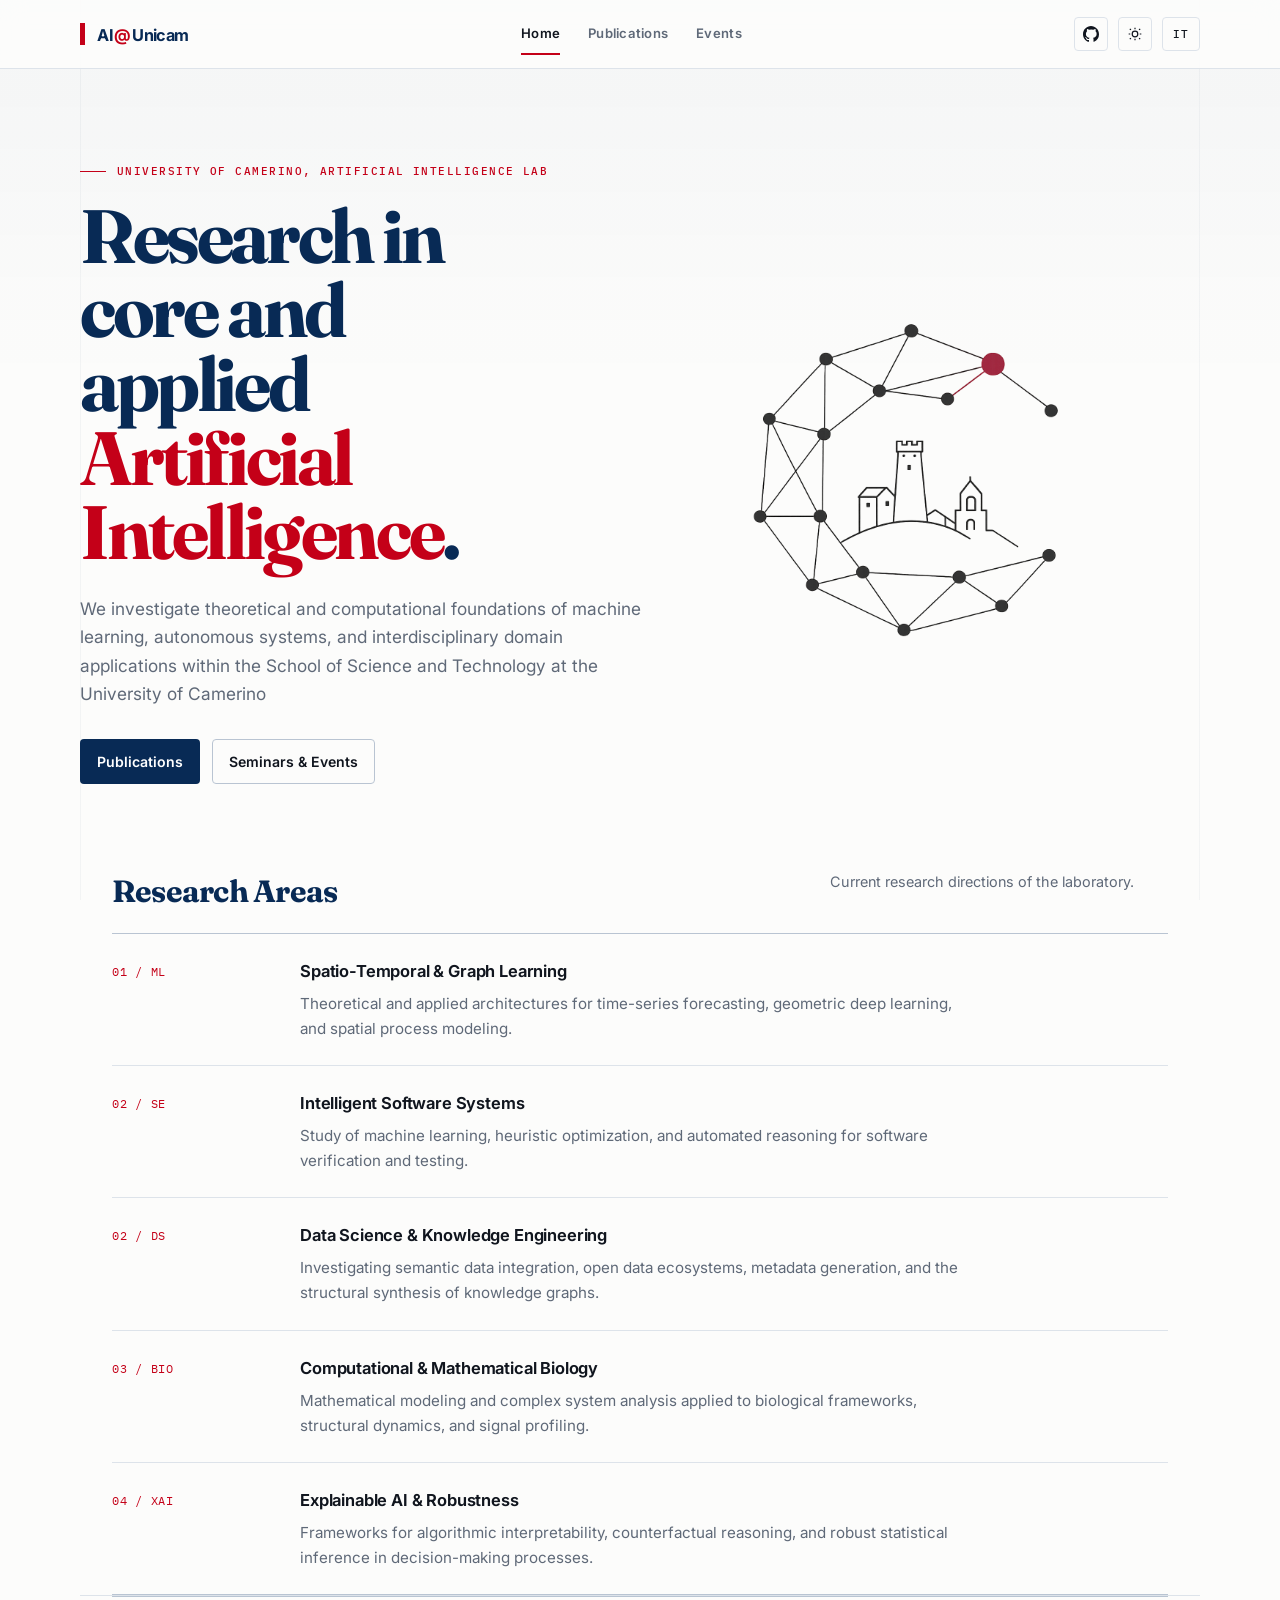
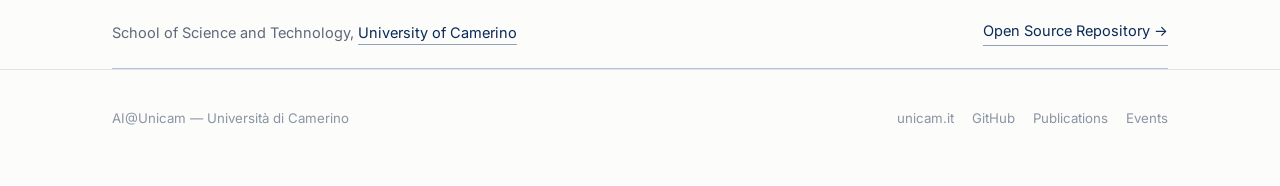
==== index.html @ 0bd1aaf0 "Initial commit" ====
<!doctype html>
<html lang="en" data-theme="light">
<head>
<meta charset="UTF-8" />
<meta name="viewport" content="width=device-width, initial-scale=1.0" />
<title>AI@Unicam — Artificial Intelligence Lab, University of Camerino</title>
<meta name="description" content="AI@Unicam is the artificial intelligence research lab at the University of Camerino. Papers, seminars, and ongoing work." />

<!-- Prevent theme and language flash before first paint -->
<script>
  try {
    var t = localStorage.getItem("aiunicam-theme") || (window.matchMedia("(prefers-color-scheme: dark)").matches ? "dark" : "light");
    document.documentElement.setAttribute("data-theme", t);
    var l = localStorage.getItem("aiunicam-lang") || "en";
    document.documentElement.setAttribute("lang", l);
  } catch (e) {}
</script>

<link rel="preconnect" href="https://fonts.googleapis.com">
<link rel="preconnect" href="https://fonts.gstatic.com" crossorigin>
<link href="https://fonts.googleapis.com/css2?family=Fraunces:ital,opsz,wght@0,9..144,500;0,9..144,600;1,9..144,500&family=Inter:wght@400;500;600&family=IBM+Plex+Mono:wght@400;500&display=swap" rel="stylesheet">
<link rel="stylesheet" href="assets/style.css" />
</head>
<body>

<header class="site">
  <div class="wrap nav-row">
    <a class="logotype" href="index.html">AI<em>@</em>Unicam</a>
    <nav class="primary" aria-label="Primary">
      <a href="index.html" class="active"><span class="lang-en">Home</span><span class="lang-it">Home</span></a>
      <a href="papers.html"><span class="lang-en">Publications</span><span class="lang-it">Pubblicazioni</span></a>
      <a href="events.html"><span class="lang-en">Events</span><span class="lang-it">Eventi</span></a>
    </nav>
    <div class="nav-tools">
      <a class="icon-btn" href="https://github.com/AI-Unicam" target="_blank" rel="noopener" aria-label="Lab GitHub">
        <svg viewBox="0 0 16 16" fill="currentColor" aria-hidden="true"><path d="M8 0C3.58 0 0 3.64 0 8.13c0 3.6 2.29 6.65 5.47 7.72.4.08.55-.18.55-.4 0-.19-.01-.83-.01-1.51-2.01.37-2.53-.5-2.69-.96-.09-.23-.48-.96-.82-1.15-.28-.15-.68-.53-.01-.54.63-.01 1.08.59 1.23.83.72 1.22 1.87.88 2.33.67.07-.52.28-.88.51-1.08-1.78-.2-3.64-.9-3.64-4C2.92 6.63 3.32 5.8 4 5.14c-.07-.2-.31-1.02.07-2.13 0 0 .67-.22 2.2.83a7.5 7.5 0 0 1 4 0c1.53-1.06 2.2-.83 2.2-.83.38 1.11.14 1.93.07 2.13.68.66 1.08 1.48 1.08 2.5 0 3.11-1.87 3.8-3.65 4 .29.25.54.75.54 1.51 0 1.09-.01 1.97-.01 2.24 0 .22.15.48.55.4A8.14 8.14 0 0 0 16 8.13C16 3.64 12.42 0 8 0Z"/></svg>
      </a>
      <button class="icon-btn" id="theme-toggle" aria-label="Toggle dark mode" aria-pressed="false">
        <svg class="sun" viewBox="0 0 24 24" fill="none" stroke="currentColor" stroke-width="1.8" aria-hidden="true"><circle cx="12" cy="12" r="4.2"/><path d="M12 2.5v2.4M12 19.1v2.4M4.2 4.2l1.7 1.7M18.1 18.1l1.7 1.7M2.5 12h2.4M19.1 12h2.4M4.2 19.8l1.7-1.7M18.1 5.9l1.7-1.7"/></svg>
        <svg class="moon" viewBox="0 0 24 24" fill="currentColor" aria-hidden="true"><path d="M20.4 14.7A8.6 8.6 0 0 1 9.3 3.6a.6.6 0 0 0-.7-.8A9.3 9.3 0 1 0 21.2 15.4a.6.6 0 0 0-.8-.7Z"/></svg>
      </button>
      <button class="lang-btn" id="lang-toggle" aria-label="Switch language">IT</button>
    </div>
  </div>
</header>

<main>
  <div class="wrap hero">
    <div>
      <p class="eyebrow">University of Camerino, Artificial Intelligence Lab</p>
      <h1 class="hero-title">
        <span class="lang-en">Research in core and applied <em>Artificial Intelligence</em>.</span>
        <span class="lang-it">Ricerca in Intelligenza Artificiale <em>fondazionale e applicata</em>.</span>
      </h1>
      <p class="lede">
        <span class="lang-en">We investigate theoretical and computational foundations of machine learning, autonomous systems, and interdisciplinary domain applications within the School of Science and Technology at the University of Camerino</span>
        <span class="lang-it">Il laboratorio studia i fondamenti teorici e computazionali dell'apprendimento automatico, dei sistemi autonomi e delle loro applicazioni in domini interdisciplinari presso la Scuola di Scienze e Tecnologie dell'Università di Camerino.</span>
      </p>
      <div class="cta-row">
        <a class="btn btn-primary" href="papers.html">
          <span class="lang-en">Publications</span>
          <span class="lang-it">Pubblicazioni</span>
        </a>
        <a class="btn btn-ghost" href="events.html">
          <span class="lang-en">Seminars &amp; Events</span>
          <span class="lang-it">Seminari ed Eventi</span>
        </a>
      </div>
    </div>
    <div class="hero-visual" aria-label="AI@Unicam conceptual mark with a research graph and Camerino skyline">
      <img class="hero-symbol hero-symbol-light" src="assets/aiunicam-home-symbol-light.png" width="532" height="509" alt="A network of connected nodes surrounding a minimal line drawing of Camerino, with one red node highlighted." />
      <img class="hero-symbol hero-symbol-dark" src="assets/aiunicam-home-symbol-dark.png" width="532" height="509" alt="" aria-hidden="true" />
    </div>
  </div>

  <section class="wrap">
    <div class="section-head">
      <h2 class="section-title">
        <span class="lang-en">Research Areas</span>
        <span class="lang-it">Linee di Ricerca</span>
      </h2>
      <p class="section-note">
        <span class="lang-en">Current research directions of the laboratory.</span>
        <span class="lang-it">Principali ambiti di ricerca del laboratorio.</span>
      </p>
    </div>
   <ul class="plain-list">
      <li>
        <span class="label">01 / ML</span>
        <div class="body">
          <h3>
            <span class="lang-en">Spatio-Temporal &amp; Graph Learning</span>
            <span class="lang-it">Spatio-Temporal e Graph Learning</span>
          </h3>
          <p>
            <span class="lang-en">Theoretical and applied architectures for time-series forecasting, geometric deep learning, and spatial process modeling.</span>
            <span class="lang-it">Architetture teoriche e applicate per la previsione di serie storiche, geometric deep learning e modellazione di processi spaziali.</span>
          </p>
        </div>
      </li>
      <li>
        <span class="label">02 / SE</span>
        <div class="body">
          <h3>
            <span class="lang-en">Intelligent Software Systems</span>
            <span class="lang-it">Sistemi Software Intelligenti</span>
          </h3>
          <p>
            <span class="lang-en">Study of machine learning, heuristic optimization, and automated reasoning for software verification and testing.</span>
            <span class="lang-it">Studio di apprendimento automatico, ottimizzazione euristica e ragionamento automatico per la verifica e il testing del software.</span>
          </p>
        </div>
      </li>
      <li>
        <span class="label">02 / DS</span>
        <div class="body">
          <h3>
            <span class="lang-en">Data Science &amp; Knowledge Engineering</span>
            <span class="lang-it">Data Science e Ingegneria della Conoscenza</span>
          </h3>
          <p>
            <span class="lang-en">Investigating semantic data integration, open data ecosystems, metadata generation, and the structural synthesis of knowledge graphs.</span>
            <span class="lang-it">Studio dell'integrazione semantica dei dati, ecosistemi di open data, generazione di metadati e sintesi strutturale di grafi di conoscenza.</span>
          </p>
        </div>
      </li>
      <li>
        <span class="label">03 / BIO</span>
        <div class="body">
          <h3>
            <span class="lang-en">Computational &amp; Mathematical Biology</span>
            <span class="lang-it">Biologia Computazionale</span>
          </h3>
          <p>
            <span class="lang-en">Mathematical modeling and complex system analysis applied to biological frameworks, structural dynamics, and signal profiling.</span>
            <span class="lang-it">Modellazione matematica e analisi di sistemi complessi applicate a framework biologici, dinamiche strutturali e profilazione dei segnali.</span>
          </p>
        </div>
      </li>
      <li>
        <span class="label">04 / XAI</span>
        <div class="body">
          <h3>
            <span class="lang-en">Explainable AI &amp; Robustness</span>
            <span class="lang-it">Explainable AI e Robustness</span>
          </h3>
          <p>
            <span class="lang-en">Frameworks for algorithmic interpretability, counterfactual reasoning, and robust statistical inference in decision-making processes.</span>
            <span class="lang-it">Framework per l'interpretabilità algoritmica, il ragionamento controfattuale e l'inferenza statistica robusta nei processi decisionali.</span>
          </p>
        </div>
      </li>
    </ul>
  </section>

  <section class="wrap">
    <div class="affiliation">
      <span>
        <span class="lang-en">School of Science and Technology, <a href="https://www.unicam.it/" target="_blank" rel="noopener">University of Camerino</a></span>
        <span class="lang-it">Scuola di Scienze e Tecnologie, <a href="https://www.unicam.it/" target="_blank" rel="noopener">Università di Camerino</a></span>
      </span>
      <a href="https://github.com/AI-Unicam" target="_blank" rel="noopener">
        <span class="lang-en">Open Source Repository →</span>
        <span class="lang-it">Repository Open Source →</span>
      </a>
    </div>
  </section>
</main>

<footer class="site">
  <div class="wrap footer-row">
    <span>AI@Unicam — Università di Camerino</span>
    <div class="footer-links">
      <a href="https://www.unicam.it/" target="_blank" rel="noopener">unicam.it</a>
      <a href="https://github.com/AI-Unicam" target="_blank" rel="noopener">GitHub</a>
      <a href="papers.html"><span class="lang-en">Publications</span><span class="lang-it">Pubblicazioni</span></a>
      <a href="events.html"><span class="lang-en">Events</span><span class="lang-it">Eventi</span></a>
    </div>
  </div>
</footer>

<script src="assets/script.js"></script>
</body>
</html>
---- assets/style.css ----
/* ============================================================
   AI@Unicam — academic minimal redesign
   Direction: institutional blue/red, restrained academic layout,
   ruled lists instead of card tiles.
   ============================================================ */

:root{
  --bg: #FCFCFB;
  --surface: #FFFFFF;
  --surface-soft: #F6F8FA;
  --ink: #10151E;
  --muted: #5F6978;
  --muted-2: #8A94A3;
  --line: #DDE3EA;
  --line-strong: #B9C4D2;

  --unicam-blue: #082A55;
  --unicam-blue-2: #0F3F7A;
  --unicam-red: #C40018;
  --unicam-red-dark: #8F0012;
  --accent: var(--unicam-red);
  --accent-ink: #FFFFFF;
  --accent-soft: rgba(196,0,24,0.075);
  --blue-soft: rgba(8,42,85,0.055);

  --shadow: 0 18px 50px rgba(8,42,85,0.08);
  --radius: 4px;

  --font-display: "Fraunces", "Iowan Old Style", "Georgia", serif;
  --font-body: "Inter", -apple-system, BlinkMacSystemFont, "Segoe UI", sans-serif;
  --font-mono: "IBM Plex Mono", ui-monospace, "SFMono-Regular", Menlo, monospace;

  color-scheme: light;
}

html[data-theme="dark"]{
  --bg: #080B10;
  --surface: #0E131B;
  --surface-soft: #111A26;
  --ink: #F1F5FA;
  --muted: #B3BECC;
  --muted-2: #7F8997;
  --line: #243142;
  --line-strong: #3A4A60;

  --unicam-blue: #9DB9E6;
  --unicam-blue-2: #C6D9F6;
  --unicam-red: #FF5265;
  --unicam-red-dark: #FF8D99;
  --accent: var(--unicam-red);
  --accent-ink: #260006;
  --accent-soft: rgba(255,82,101,0.12);
  --blue-soft: rgba(157,185,230,0.08);

  --shadow: 0 18px 50px rgba(0,0,0,0.32);
  color-scheme: dark;
}

*{ box-sizing: border-box; }
html{ scroll-behavior: smooth; }

@media (prefers-reduced-motion: reduce){
  html{ scroll-behavior: auto; }
  *{ animation-duration: 0.01ms !important; animation-iteration-count: 1 !important; transition-duration: 0.01ms !important; }
}

body{
  margin: 0;
  background: var(--bg);
  color: var(--ink);
  font-family: var(--font-body);
  font-size: 1rem;
  line-height: 1.65;
  -webkit-font-smoothing: antialiased;
  text-rendering: optimizeLegibility;
  transition: background 0.25s ease, color 0.25s ease;
}

body::before{
  content: "";
  position: fixed;
  inset: 0;
  z-index: -1;
  pointer-events: none;
  background:
    linear-gradient(180deg, rgba(8,42,85,0.035), transparent 24rem),
    linear-gradient(90deg, transparent 0, transparent calc(50% - 560px), rgba(8,42,85,0.04) calc(50% - 560px), rgba(8,42,85,0.04) calc(50% - 559px), transparent calc(50% - 559px), transparent calc(50% + 559px), rgba(8,42,85,0.04) calc(50% + 559px), rgba(8,42,85,0.04) calc(50% + 560px), transparent calc(50% + 560px));
}

html[data-theme="dark"] body::before{
  background:
    linear-gradient(180deg, rgba(157,185,230,0.045), transparent 24rem),
    linear-gradient(90deg, transparent 0, transparent calc(50% - 560px), rgba(157,185,230,0.06) calc(50% - 560px), rgba(157,185,230,0.06) calc(50% - 559px), transparent calc(50% - 559px), transparent calc(50% + 559px), rgba(157,185,230,0.06) calc(50% + 559px), rgba(157,185,230,0.06) calc(50% + 560px), transparent calc(50% + 560px));
}

a{ color: inherit; }

.wrap{
  max-width: 1120px;
  margin: 0 auto;
  padding: 0 32px;
}

/* ---------- Header / nav ---------- */

header.site{
  position: sticky;
  top: 0;
  z-index: 20;
  background: color-mix(in srgb, var(--bg) 92%, transparent);
  backdrop-filter: blur(12px);
  border-bottom: 1px solid var(--line);
}

.nav-row{
  display: flex;
  align-items: center;
  justify-content: space-between;
  gap: 22px;
  padding: 17px 0;
  flex-wrap: wrap;
}

.logotype{
  display: inline-flex;
  align-items: baseline;
  gap: 0.08em;
  font-family: var(--font-body);
  font-weight: 700;
  font-size: 1.02rem;
  letter-spacing: -0.035em;
  text-decoration: none;
  color: var(--unicam-blue);
  white-space: nowrap;
}

.logotype::before{
  content: "";
  width: 5px;
  height: 22px;
  background: var(--accent);
  margin-right: 11px;
  transform: translateY(4px);
}

.logotype em{
  color: var(--accent);
  font-style: normal;
}

html[data-theme="dark"] .logotype{ color: var(--ink); }

nav.primary{
  display: flex;
  align-items: center;
  gap: 28px;
  flex-wrap: wrap;
}

nav.primary a{
  text-decoration: none;
  font-size: 0.82rem;
  font-weight: 600;
  letter-spacing: 0.02em;
  color: var(--muted);
  position: relative;
  padding: 4px 0;
  transition: color 0.15s ease;
}
nav.primary a:hover{ color: var(--ink); }
nav.primary a.active{ color: var(--ink); }
nav.primary a.active::after{
  content: "";
  position: absolute;
  left: 0;
  right: 0;
  bottom: -6px;
  height: 2px;
  background: var(--accent);
}

.nav-tools{
  display: flex;
  align-items: center;
  gap: 10px;
}

.icon-btn,
.lang-btn{
  display: inline-flex;
  align-items: center;
  justify-content: center;
  height: 34px;
  border: 1px solid var(--line);
  border-radius: var(--radius);
  background: transparent;
  color: var(--ink);
  cursor: pointer;
  transition: border-color 0.15s ease, color 0.15s ease, background 0.15s ease;
}
.icon-btn{ width: 34px; }
.icon-btn:hover,
.lang-btn:hover{
  border-color: var(--line-strong);
  background: var(--surface-soft);
  color: var(--unicam-blue);
}
.icon-btn:focus-visible, a:focus-visible, button:focus-visible{
  outline: 2px solid var(--accent);
  outline-offset: 3px;
}
.icon-btn svg{ width: 16px; height: 16px; display: block; }
.icon-btn .moon{ display: none; }
html[data-theme="dark"] .icon-btn .sun{ display: none; }
html[data-theme="dark"] .icon-btn .moon{ display: block; }

.lang-btn{
  min-width: 38px;
  padding: 0 10px;
  font-family: var(--font-mono);
  font-size: 0.68rem;
  font-weight: 500;
  letter-spacing: 0.07em;
}

/* ---------- Hero ---------- */

/* .hero{
  padding: clamp(72px, 9vw, 112px) 0 72px;
  display: grid;
  grid-template-columns: minmax(0, 0.95fr) minmax(340px, 1.05fr);
  gap: clamp(42px, 6vw, 78px);
  align-items: center;
} */


.hero{
  padding: 84px 0 72px;
  display: grid;
  grid-template-columns: minmax(0, 1.05fr) minmax(360px, 0.85fr);
  gap: clamp(36px, 6vw, 88px);
  align-items: center;
}

.hero-visual{
  margin: 0;
  position: relative;
  justify-self: end;
  align-self: center;
  width: clamp(420px, 44vw, 680px);
}

.hero-symbol{
  display: block;
  width: 100%;
  height: auto;
  background: transparent;
  border: 0;
  box-shadow: none;
}

.hero-symbol-dark{
  display: none;
}

html[data-theme="dark"] .hero-symbol-light{
  display: none;
}

html[data-theme="dark"] .hero-symbol-dark{
  display: block;
}

.eyebrow{
  font-family: var(--font-mono);
  font-size: 0.7rem;
  letter-spacing: 0.13em;
  text-transform: uppercase;
  color: var(--accent);
  display: inline-flex;
  align-items: center;
  gap: 11px;
  margin: 0 0 18px;
  font-weight: 500;
}
.eyebrow::before{
  content: "";
  width: 26px;
  height: 1px;
  background: currentColor;
  display: inline-block;
}

h1.hero-title{
  font-family: var(--font-display);
  font-weight: 700;
  font-size: clamp(2.8rem, 5.9vw, 5.1rem);
  line-height: 0.98;
  letter-spacing: -0.045em;
  margin: 0 0 26px;
  color: var(--unicam-blue);
  max-width: 10ch;
}
html[data-theme="dark"] h1.hero-title{ color: var(--ink); }
h1.hero-title em{
  font-style: normal;
  color: var(--accent);
}

.hero p.lede{
  font-size: clamp(1.03rem, 1.35vw, 1.12rem);
  color: var(--muted);
  max-width: 58ch;
  margin: 0 0 30px;
}

.cta-row{
  display: flex;
  gap: 12px;
  flex-wrap: wrap;
}

.btn{
  display: inline-flex;
  align-items: center;
  gap: 8px;
  padding: 10px 16px;
  border-radius: var(--radius);
  text-decoration: none;
  font-size: 0.88rem;
  font-weight: 600;
  border: 1px solid transparent;
  transition: border-color 0.15s ease, background 0.15s ease, color 0.15s ease;
}
.btn-primary{
  background: var(--unicam-blue);
  color: #fff;
}
html[data-theme="dark"] .btn-primary{
  background: var(--ink);
  color: var(--bg);
}
.btn-primary:hover{ background: var(--unicam-blue-2); }
.btn-ghost{
  border-color: var(--line-strong);
  color: var(--ink);
  background: transparent;
}
.btn-ghost:hover{
  border-color: var(--accent);
  color: var(--accent);
}

.hero-graphic,
.hero-panel{ display: none; }

.hero-symbol-dark{ display: none; }
html[data-theme="dark"] .hero-symbol-light{ display: none; }
html[data-theme="dark"] .hero-symbol-dark{ display: block; }

/* ---------- Sections ---------- */

section{
  padding: 62px 0;
  border-top: 1px solid var(--line);
}
section:first-of-type{ border-top: none; }

.section-head{
  display: grid;
  grid-template-columns: minmax(0, 1fr) minmax(220px, 34ch);
  gap: 36px;
  align-items: end;
  margin-bottom: 24px;
}

h2.section-title{
  font-family: var(--font-display);
  font-weight: 700;
  font-size: clamp(1.65rem, 2.4vw, 2.1rem);
  line-height: 1.08;
  margin: 0;
  letter-spacing: -0.025em;
  color: var(--unicam-blue);
}
html[data-theme="dark"] h2.section-title{ color: var(--ink); }

.section-note{
  color: var(--muted);
  font-size: 0.9rem;
  max-width: 34ch;
  text-align: right;
}

/* ---------- Research areas: ruled academic list ---------- */

.plain-list{
  list-style: none;
  margin: 0;
  padding: 0;
  border-top: 1px solid var(--line-strong);
}
.plain-list li{
  padding: 24px 0;
  border-bottom: 1px solid var(--line);
  display: grid;
  grid-template-columns: 156px minmax(0, 1fr);
  gap: 32px;
  background: transparent;
}
.plain-list li:last-child{ border-bottom: 1px solid var(--line-strong); }
.plain-list .label{
  font-family: var(--font-mono);
  font-size: 0.73rem;
  color: var(--accent);
  letter-spacing: 0.06em;
  padding-top: 4px;
}
.plain-list .body h3{
  margin: 0 0 6px;
  font-family: var(--font-body);
  font-weight: 650;
  font-size: 1.03rem;
  letter-spacing: -0.01em;
  color: var(--ink);
}
.plain-list .body p{
  margin: 0;
  color: var(--muted);
  font-size: 0.95rem;
  max-width: 68ch;
}

/* ---------- Affiliation strip ---------- */

.affiliation{
  display: flex;
  align-items: center;
  justify-content: space-between;
  gap: 20px;
  padding: 22px 0;
  flex-wrap: wrap;
  color: var(--muted);
  font-size: 0.91rem;
  border-top: 1px solid var(--line-strong);
  border-bottom: 1px solid var(--line-strong);
}
.affiliation a{
  text-decoration: none;
  color: var(--unicam-blue);
  border-bottom: 1px solid color-mix(in srgb, var(--unicam-blue) 35%, var(--line));
  padding-bottom: 2px;
  transition: border-color 0.15s ease, color 0.15s ease;
}
.affiliation a:hover{
  border-color: var(--accent);
  color: var(--accent);
}
html[data-theme="dark"] .affiliation a{ color: var(--ink); }

/* ---------- Publications: ruled records, not tiles ---------- */

.paper-list,
.event-list{
  list-style: none;
  margin: 0;
  padding: 0;
  border-top: 1px solid var(--line-strong);
}
.paper,
.event{
  display: grid;
  gap: 28px;
  padding: 23px 0;
  border-bottom: 1px solid var(--line);
  background: transparent;
}
.paper{
  grid-template-columns: 82px minmax(0, 1fr);
}
.event{
  grid-template-columns: 144px minmax(0, 1fr);
}
.paper-list li:last-child .paper,
.event-list li:last-child .event{
  border-bottom: 1px solid var(--line-strong);
}

.paper .year{
  align-self: start;
  justify-self: start;
  font-family: var(--font-mono);
  font-size: 0.78rem;
  color: var(--accent);
  line-height: 1.4;
}

.paper-title-link{
  text-decoration: none;
}
.paper-title-link:hover h3{
  color: var(--accent);
}
.paper h3{
  font-family: var(--font-display);
  font-weight: 650;
  font-size: clamp(1.08rem, 1.6vw, 1.25rem);
  margin: 0 0 7px;
  line-height: 1.25;
  letter-spacing: -0.015em;
  color: var(--ink);
  transition: color 0.15s ease;
}
.paper .authors{
  color: var(--muted);
  font-size: 0.91rem;
  margin: 0 0 4px;
}
.paper .venue{
  font-style: normal;
  color: var(--muted-2);
  font-size: 0.87rem;
  margin: 0;
}
.paper .links{
  display: flex;
  gap: 18px;
  flex-wrap: wrap;
  margin-top: 12px;
}
.paper .links a{
  font-size: 0.83rem;
  text-decoration: none;
  color: var(--unicam-blue);
  border-bottom: 1px solid var(--line-strong);
  padding-bottom: 1px;
  transition: border-color 0.15s ease, color 0.15s ease;
}
.paper .links a:hover{ color: var(--accent); border-color: var(--accent); }

/* ---------- Events: agenda rows ---------- */

.event .when{
  font-family: var(--font-mono);
  font-size: 0.76rem;
  color: var(--muted);
  line-height: 1.5;
}
.event .when .date-num{
  display: block;
  font-size: 1.34rem;
  color: var(--unicam-blue);
  font-family: var(--font-display);
  font-weight: 650;
  line-height: 1;
  margin-bottom: 5px;
  letter-spacing: -0.02em;
}
html[data-theme="dark"] .event .when .date-num{ color: var(--ink); }
.event .tag{
  display: inline-block;
  font-family: var(--font-mono);
  font-size: 0.66rem;
  letter-spacing: 0.08em;
  text-transform: uppercase;
  color: var(--accent);
  margin-bottom: 9px;
}
.event h3{
  font-family: var(--font-display);
  font-weight: 650;
  font-size: 1.16rem;
  line-height: 1.25;
  margin: 0 0 7px;
  letter-spacing: -0.015em;
}
.event p{
  margin: 0 0 7px;
  color: var(--muted);
  font-size: 0.93rem;
}
.event .meta{
  font-size: 0.84rem;
  color: var(--muted-2);
}

.empty-note{
  color: var(--muted-2);
  font-size: 0.92rem;
  padding: 22px 0;
  border-top: 1px solid var(--line-strong);
  border-bottom: 1px solid var(--line-strong);
}

/* ---------- Page hero ---------- */

.page-hero{
  padding: 72px 32px 34px;
}
.page-hero .eyebrow{ margin-bottom: 14px; }
h1.page-title{
  font-family: var(--font-display);
  font-weight: 700;
  font-size: clamp(2.35rem, 4.5vw, 3.75rem);
  line-height: 0.98;
  margin: 0 0 16px;
  letter-spacing: -0.035em;
  color: var(--unicam-blue);
}
html[data-theme="dark"] h1.page-title{ color: var(--ink); }
.page-hero p{
  color: var(--muted);
  max-width: 60ch;
  margin: 0;
  font-size: 1.02rem;
}

/* ---------- Footer ---------- */

footer.site{
  border-top: 1px solid var(--line);
  padding: 38px 0 56px;
  color: var(--muted-2);
  font-size: 0.83rem;
}
.footer-row{
  display: flex;
  justify-content: space-between;
  align-items: center;
  gap: 20px;
  flex-wrap: wrap;
}
.footer-links{
  display: flex;
  gap: 18px;
  flex-wrap: wrap;
}
footer.site a{
  text-decoration: none;
  color: var(--muted-2);
  transition: color 0.15s ease;
}
footer.site a:hover{ color: var(--accent); }

/* ---------- Language Mechanics ---------- */

html[lang="en"] .lang-it { display: none !important; }
html[lang="it"] .lang-en { display: none !important; }

/* ---------- Responsive ---------- */

@media (max-width: 820px){
  .hero{
    grid-template-columns: 1fr;
    padding-top: 56px;
  }

  .hero-visual{
    justify-self: center;
    width: min(82vw, 420px);
    margin-top: 24px;
  }

  h1.hero-title{
    max-width: 12ch;
  }
  .section-head{
    grid-template-columns: 1fr;
    gap: 10px;
  }
  .section-note{
    text-align: left;
  }
}

@media (max-width: 720px){
  .wrap,
  .page-hero{
    padding-left: 22px;
    padding-right: 22px;
  }
  .nav-row{ gap: 14px; }
  nav.primary{
    order: 3;
    width: 100%;
    gap: 20px;
  }
  nav.primary a.active::after{ bottom: -4px; }
  .plain-list li,
  .paper,
  .event{
    grid-template-columns: 1fr;
    gap: 8px;
  }
  .plain-list .label,
  .paper .year{
    padding-top: 0;
  }
}
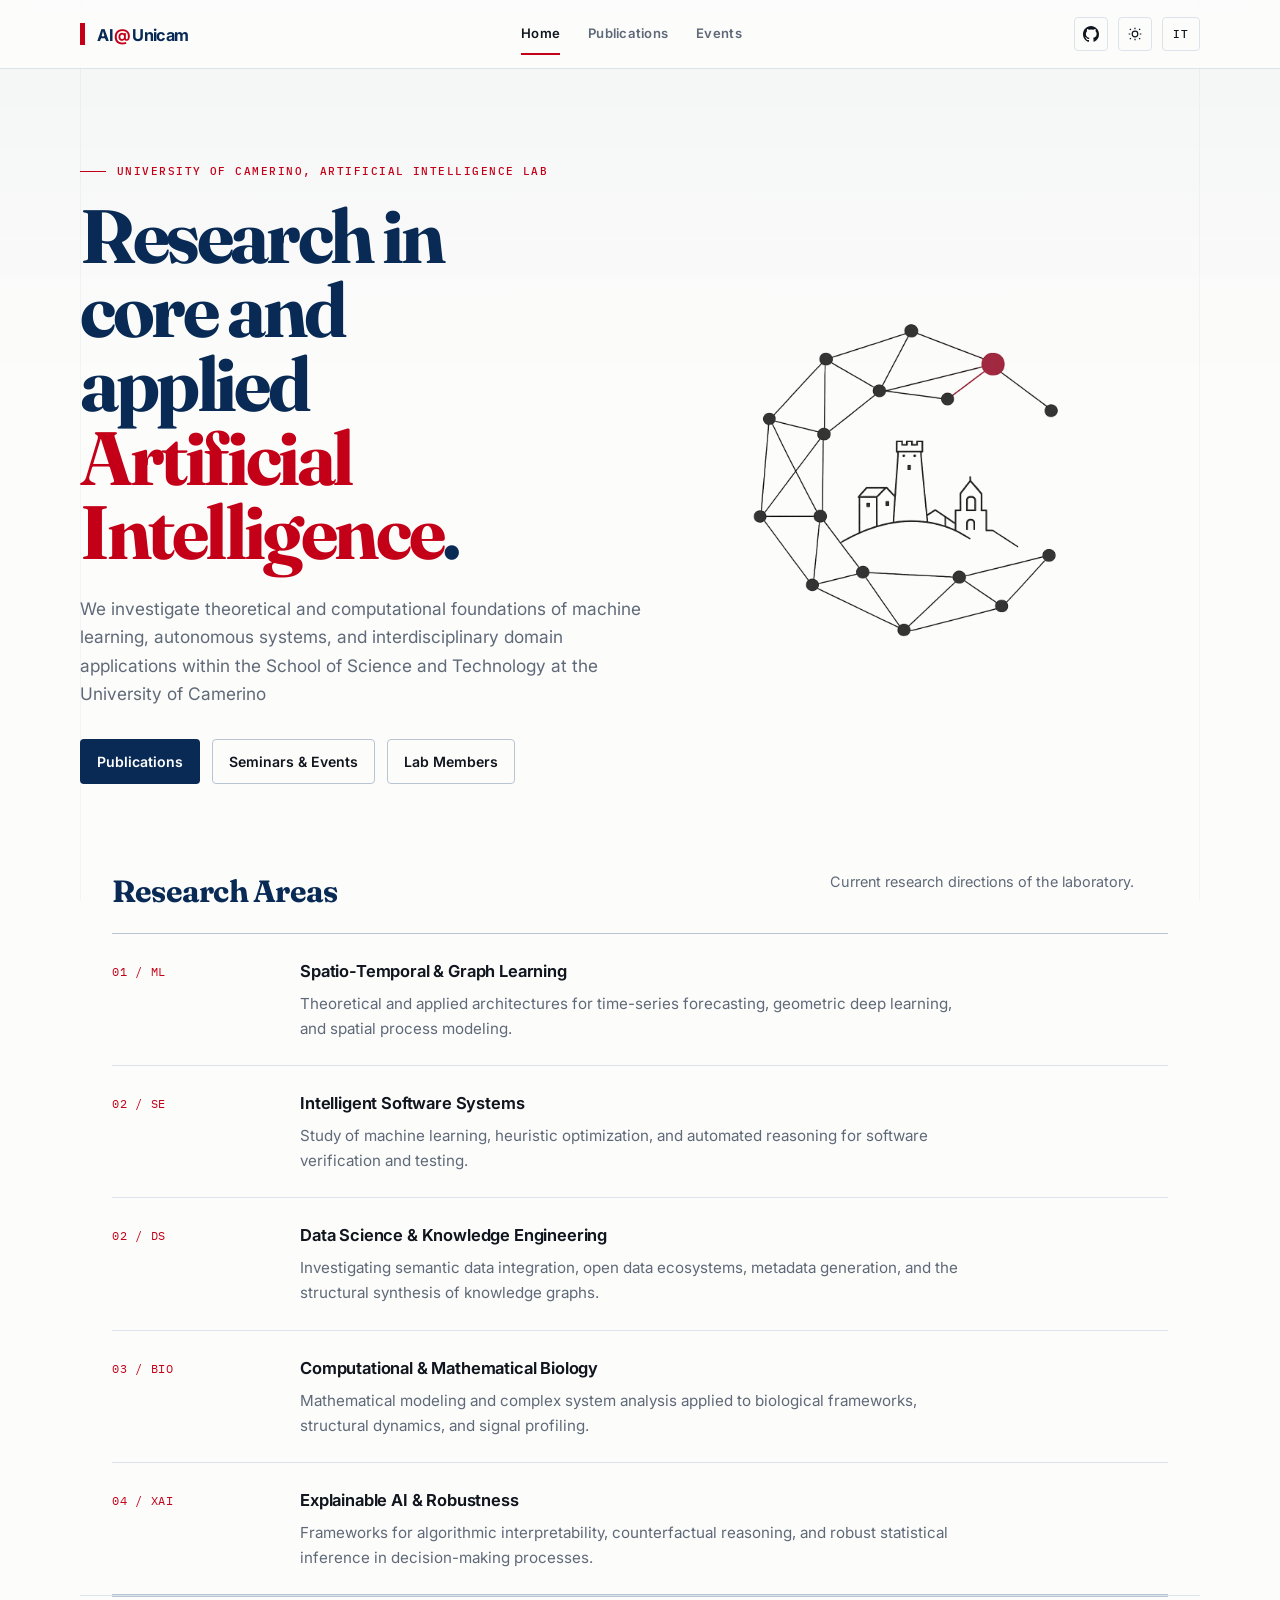
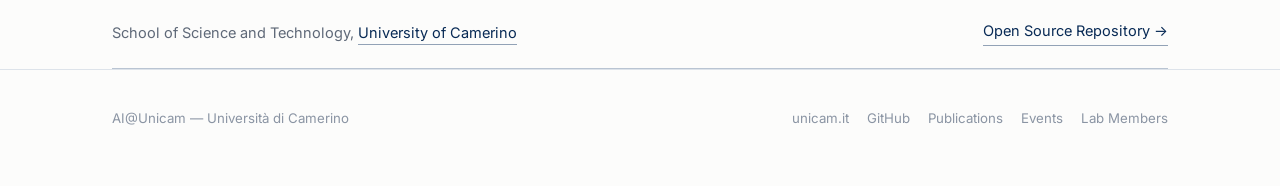
==== commit 1df921f1: "Update index.html" ====
--- a/index.html
+++ b/index.html
@@ -65,6 +65,10 @@
           <span class="lang-en">Seminars &amp; Events</span>
           <span class="lang-it">Seminari ed Eventi</span>
         </a>
+         <a href="members.html" class="btn btn-ghost">
+        <span class="lang-en">Lab Members</span>
+        <span class="lang-it">Membri del laboratorio</span>
+      </a>
       </div>
     </div>
     <div class="hero-visual" aria-label="AI@Unicam conceptual mark with a research graph and Camerino skyline">
@@ -175,6 +179,10 @@
       <a href="https://github.com/AI-Unicam" target="_blank" rel="noopener">GitHub</a>
       <a href="papers.html"><span class="lang-en">Publications</span><span class="lang-it">Pubblicazioni</span></a>
       <a href="events.html"><span class="lang-en">Events</span><span class="lang-it">Eventi</span></a>
+       <a href="members.html">
+        <span class="lang-en">Lab Members</span>
+        <span class="lang-it">Membri del laboratorio</span>
+      </a>
     </div>
   </div>
 </footer>
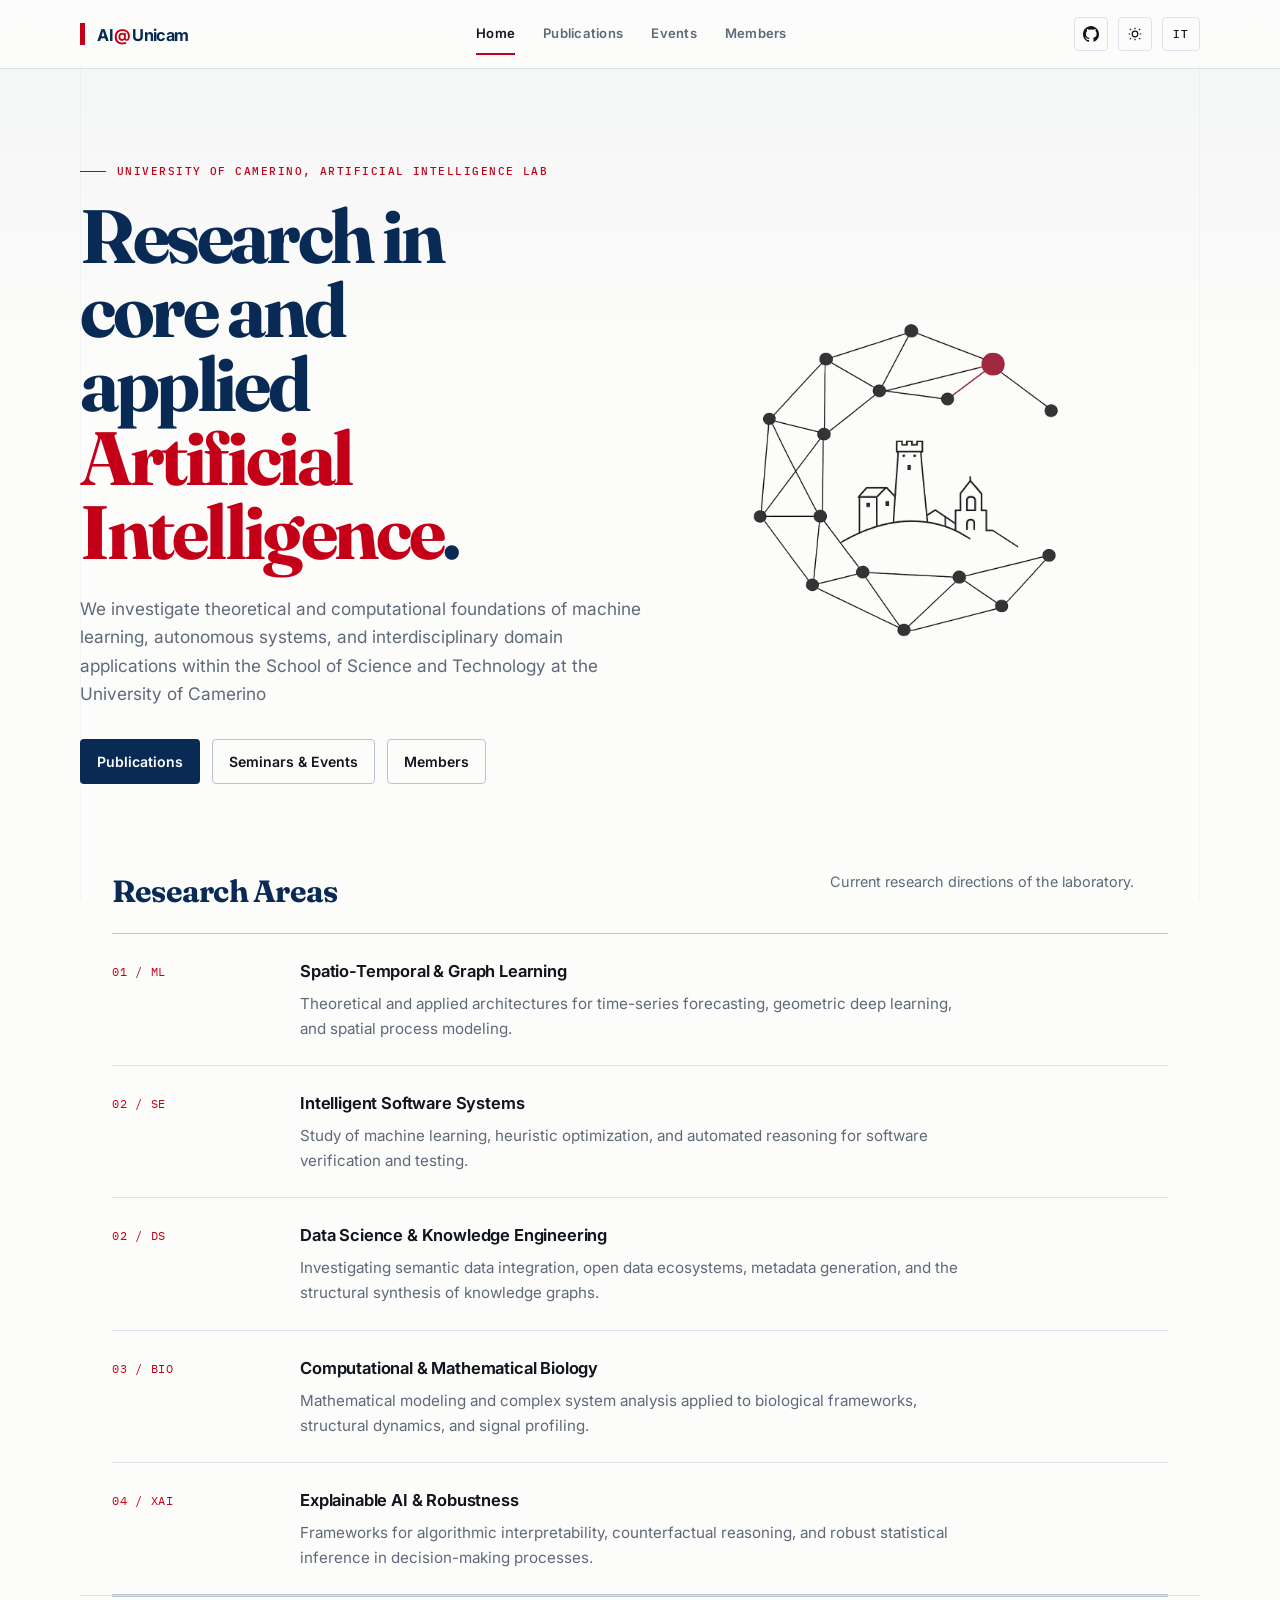
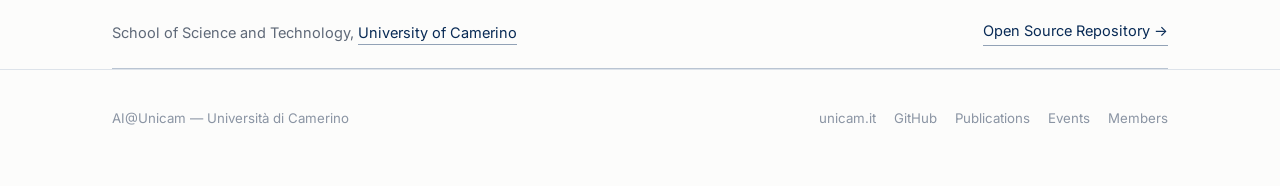
==== commit 01153664: "Update index.html" ====
--- a/index.html
+++ b/index.html
@@ -30,6 +30,7 @@
       <a href="index.html" class="active"><span class="lang-en">Home</span><span class="lang-it">Home</span></a>
       <a href="papers.html"><span class="lang-en">Publications</span><span class="lang-it">Pubblicazioni</span></a>
       <a href="events.html"><span class="lang-en">Events</span><span class="lang-it">Eventi</span></a>
+       <a href="members.html"><span class="lang-en">Members</span><span class="lang-it">Membri</span></a>
     </nav>
     <div class="nav-tools">
       <a class="icon-btn" href="https://github.com/AI-Unicam" target="_blank" rel="noopener" aria-label="Lab GitHub">
@@ -66,8 +67,8 @@
           <span class="lang-it">Seminari ed Eventi</span>
         </a>
          <a href="members.html" class="btn btn-ghost">
-        <span class="lang-en">Lab Members</span>
-        <span class="lang-it">Membri del laboratorio</span>
+        <span class="lang-en">Members</span>
+        <span class="lang-it">Membri</span>
       </a>
       </div>
     </div>
@@ -180,8 +181,8 @@
       <a href="papers.html"><span class="lang-en">Publications</span><span class="lang-it">Pubblicazioni</span></a>
       <a href="events.html"><span class="lang-en">Events</span><span class="lang-it">Eventi</span></a>
        <a href="members.html">
-        <span class="lang-en">Lab Members</span>
-        <span class="lang-it">Membri del laboratorio</span>
+        <span class="lang-en">Members</span>
+        <span class="lang-it">Membri</span>
       </a>
     </div>
   </div>
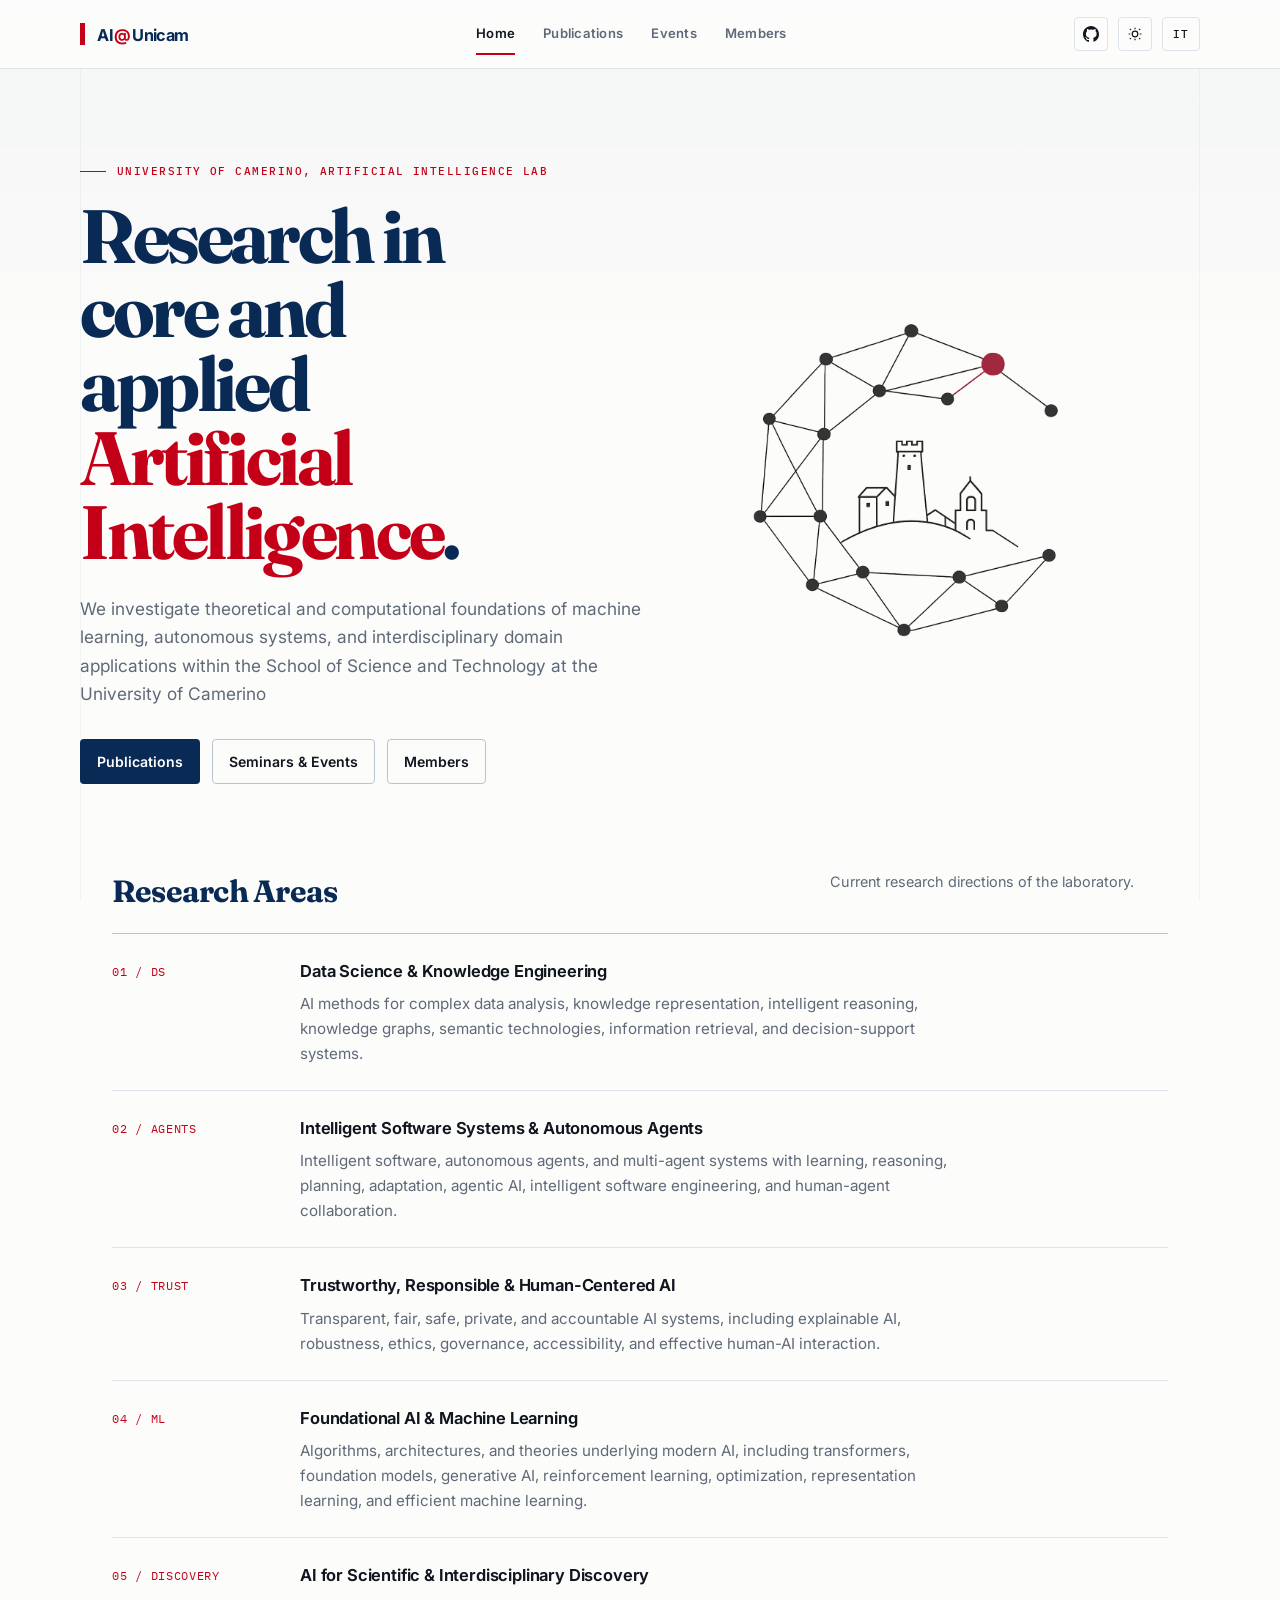
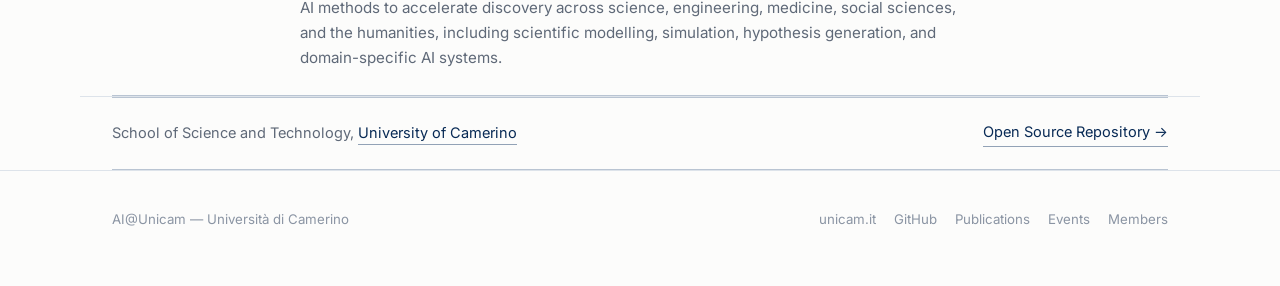
==== commit 5a502b71: "Add new research areas for AI and Data Science" ====
--- a/index.html
+++ b/index.html
@@ -90,72 +90,76 @@
       </p>
     </div>
    <ul class="plain-list">
-      <li>
-        <span class="label">01 / ML</span>
-        <div class="body">
-          <h3>
-            <span class="lang-en">Spatio-Temporal &amp; Graph Learning</span>
-            <span class="lang-it">Spatio-Temporal e Graph Learning</span>
-          </h3>
-          <p>
-            <span class="lang-en">Theoretical and applied architectures for time-series forecasting, geometric deep learning, and spatial process modeling.</span>
-            <span class="lang-it">Architetture teoriche e applicate per la previsione di serie storiche, geometric deep learning e modellazione di processi spaziali.</span>
-          </p>
-        </div>
-      </li>
-      <li>
-        <span class="label">02 / SE</span>
-        <div class="body">
-          <h3>
-            <span class="lang-en">Intelligent Software Systems</span>
-            <span class="lang-it">Sistemi Software Intelligenti</span>
-          </h3>
-          <p>
-            <span class="lang-en">Study of machine learning, heuristic optimization, and automated reasoning for software verification and testing.</span>
-            <span class="lang-it">Studio di apprendimento automatico, ottimizzazione euristica e ragionamento automatico per la verifica e il testing del software.</span>
-          </p>
-        </div>
-      </li>
-      <li>
-        <span class="label">02 / DS</span>
-        <div class="body">
-          <h3>
-            <span class="lang-en">Data Science &amp; Knowledge Engineering</span>
-            <span class="lang-it">Data Science e Ingegneria della Conoscenza</span>
-          </h3>
-          <p>
-            <span class="lang-en">Investigating semantic data integration, open data ecosystems, metadata generation, and the structural synthesis of knowledge graphs.</span>
-            <span class="lang-it">Studio dell'integrazione semantica dei dati, ecosistemi di open data, generazione di metadati e sintesi strutturale di grafi di conoscenza.</span>
-          </p>
-        </div>
-      </li>
-      <li>
-        <span class="label">03 / BIO</span>
-        <div class="body">
-          <h3>
-            <span class="lang-en">Computational &amp; Mathematical Biology</span>
-            <span class="lang-it">Biologia Computazionale</span>
-          </h3>
-          <p>
-            <span class="lang-en">Mathematical modeling and complex system analysis applied to biological frameworks, structural dynamics, and signal profiling.</span>
-            <span class="lang-it">Modellazione matematica e analisi di sistemi complessi applicate a framework biologici, dinamiche strutturali e profilazione dei segnali.</span>
-          </p>
-        </div>
-      </li>
-      <li>
-        <span class="label">04 / XAI</span>
-        <div class="body">
-          <h3>
-            <span class="lang-en">Explainable AI &amp; Robustness</span>
-            <span class="lang-it">Explainable AI e Robustness</span>
-          </h3>
-          <p>
-            <span class="lang-en">Frameworks for algorithmic interpretability, counterfactual reasoning, and robust statistical inference in decision-making processes.</span>
-            <span class="lang-it">Framework per l'interpretabilità algoritmica, il ragionamento controfattuale e l'inferenza statistica robusta nei processi decisionali.</span>
-          </p>
-        </div>
-      </li>
-    </ul>
+    <li>
+      <span class="label">01 / DS</span>
+      <div class="body">
+        <h3>
+          <span class="lang-en">Data Science &amp; Knowledge Engineering</span>
+          <span class="lang-it">Data Science e Ingegneria della Conoscenza</span>
+        </h3>
+        <p>
+          <span class="lang-en">AI methods for complex data analysis, knowledge representation, intelligent reasoning, knowledge graphs, semantic technologies, information retrieval, and decision-support systems.</span>
+          <span class="lang-it">Metodi di IA per l'analisi di dati complessi, la rappresentazione della conoscenza, il ragionamento intelligente, i grafi di conoscenza, le tecnologie semantiche, l'information retrieval e i sistemi di supporto alle decisioni.</span>
+        </p>
+      </div>
+    </li>
+  
+    <li>
+      <span class="label">02 / AGENTS</span>
+      <div class="body">
+        <h3>
+          <span class="lang-en">Intelligent Software Systems &amp; Autonomous Agents</span>
+          <span class="lang-it">Sistemi Software Intelligenti e Agenti Autonomi</span>
+        </h3>
+        <p>
+          <span class="lang-en">Intelligent software, autonomous agents, and multi-agent systems with learning, reasoning, planning, adaptation, agentic AI, intelligent software engineering, and human-agent collaboration.</span>
+          <span class="lang-it">Software intelligente, agenti autonomi e sistemi multi-agente con apprendimento, ragionamento, pianificazione, adattamento, agentic AI, ingegneria del software intelligente e collaborazione uomo-agente.</span>
+        </p>
+      </div>
+    </li>
+  
+    <li>
+      <span class="label">03 / TRUST</span>
+      <div class="body">
+        <h3>
+          <span class="lang-en">Trustworthy, Responsible &amp; Human-Centered AI</span>
+          <span class="lang-it">IA Affidabile, Responsabile e Centrata sull'Uomo</span>
+        </h3>
+        <p>
+          <span class="lang-en">Transparent, fair, safe, private, and accountable AI systems, including explainable AI, robustness, ethics, governance, accessibility, and effective human-AI interaction.</span>
+          <span class="lang-it">Sistemi di IA trasparenti, equi, sicuri, privati e responsabili, con focus su explainable AI, robustezza, etica, governance, accessibilità e interazione uomo-IA efficace.</span>
+        </p>
+      </div>
+    </li>
+  
+    <li>
+      <span class="label">04 / ML</span>
+      <div class="body">
+        <h3>
+          <span class="lang-en">Foundational AI &amp; Machine Learning</span>
+          <span class="lang-it">IA Fondazionale e Machine Learning</span>
+        </h3>
+        <p>
+          <span class="lang-en">Algorithms, architectures, and theories underlying modern AI, including transformers, foundation models, generative AI, reinforcement learning, optimization, representation learning, and efficient machine learning.</span>
+          <span class="lang-it">Algoritmi, architetture e teorie alla base dell'IA moderna, tra transformer, foundation model, IA generativa, reinforcement learning, ottimizzazione, representation learning e machine learning efficiente.</span>
+        </p>
+      </div>
+    </li>
+  
+    <li>
+      <span class="label">05 / DISCOVERY</span>
+      <div class="body">
+        <h3>
+          <span class="lang-en">AI for Scientific &amp; Interdisciplinary Discovery</span>
+          <span class="lang-it">IA per la Scoperta Scientifica e Interdisciplinare</span>
+        </h3>
+        <p>
+          <span class="lang-en">AI methods to accelerate discovery across science, engineering, medicine, social sciences, and the humanities, including scientific modelling, simulation, hypothesis generation, and domain-specific AI systems.</span>
+          <span class="lang-it">Metodi di IA per accelerare la scoperta nelle scienze, nell'ingegneria, nella medicina, nelle scienze sociali e nelle discipline umanistiche, tra modellazione scientifica, simulazione, generazione di ipotesi e sistemi di IA specifici per dominio.</span>
+        </p>
+      </div>
+    </li>
+  </ul>  
   </section>
 
   <section class="wrap">
